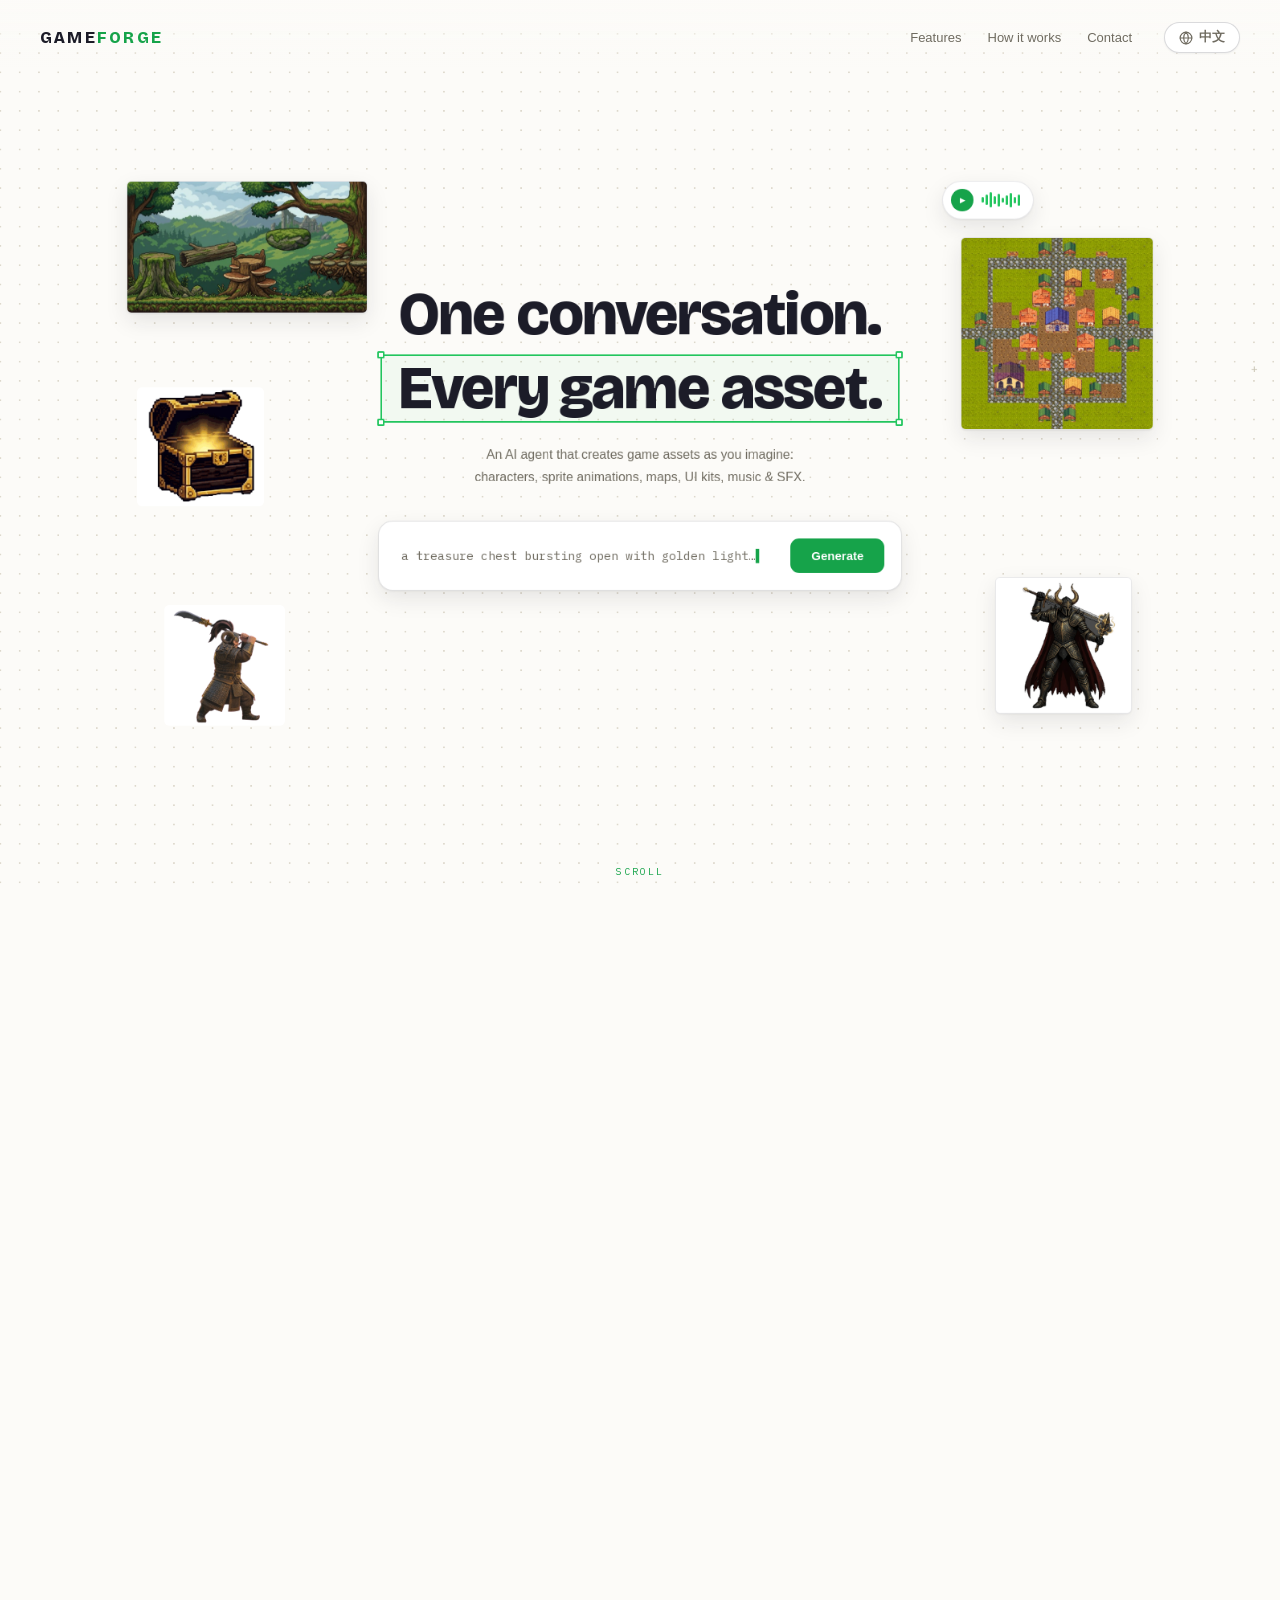
==== public/index.html @ 663db566 "feat: initial GameForge showcase website - Static single-page site in public/ (no build step): scrol" ====
<!DOCTYPE html>
<html lang="en">
<head>
<meta charset="UTF-8">
<meta name="viewport" content="width=device-width, initial-scale=1.0">
<title>GameForge — One conversation. Every game asset.</title>
<meta name="description" content="GameForge is a chat-driven forge for game assets: characters, sprite animations, maps, UI kits, music and SFX — dropped onto an infinite canvas, engine-ready.">
<link rel="icon" href="data:image/svg+xml,%3Csvg xmlns='http://www.w3.org/2000/svg' viewBox='0 0 32 32'%3E%3Crect width='32' height='32' rx='7' fill='%2316a34a'/%3E%3Ctext x='16' y='22' font-family='monospace' font-size='17' font-weight='bold' fill='white' text-anchor='middle'%3EG%3C/text%3E%3C/svg%3E">
<link rel="stylesheet" href="styles.css">
</head>
<body>

<nav class="site-nav">
  <a class="wordmark" href="#" data-goto="0">GAME<em>FORGE</em></a>
  <div class="links">
    <a href="#" data-goto="1" data-i18n="nav.showcase">Features</a>
    <a href="#" data-goto="6" data-i18n="nav.how">How it works</a>
    <a href="#" data-goto="7" data-i18n="nav.hood">Contact</a>
    <button id="lang-toggle" class="lang-toggle" type="button">
      <svg width="14" height="14" viewBox="0 0 24 24" fill="none" stroke="currentColor" stroke-width="2" stroke-linecap="round" stroke-linejoin="round" aria-hidden="true"><circle cx="12" cy="12" r="10"/><path d="M12 2a14.5 14.5 0 0 0 0 20 14.5 14.5 0 0 0 0-20"/><path d="M2 12h20"/></svg>
      <span id="lang-label">中文</span>
    </button>
  </div>
</nav>
<div class="scroll-cue" id="scroll-cue">SCROLL</div>

<div class="scroll-track" id="track"></div>

<div class="viewport">
  <div class="big-board" id="board">

    <!-- ============ 1 · hero ============ -->
    <section class="station" id="s-hero" data-name="hero">
      <div class="hero-center">
        <h1 data-i18n="hero.h1">One conversation.<br>
          <span class="selected-line">Every game asset.<i></i><i></i><i></i><i></i></span>
        </h1>
        <p class="sub" data-i18n="hero.sub">An AI agent that creates game assets as you imagine:<br>characters, sprite animations, maps, UI kits, music &amp; SFX.</p>
        <div class="hero-composer">
          <div class="q" data-i18n="hero.q">a treasure chest bursting open with golden light…</div>
          <div class="send" data-i18n="hero.send">Generate</div>
        </div>
      </div>

      <div class="hero-asset" style="left:4%; top:40%; width:158px;">
        <div class="img checker" style="height:148px"><img src="assets/hero/chest.gif" alt="Treasure chest opening sprite animation"></div>
              </div>
      <div class="hero-asset" style="left:6.5%; bottom:6%; width:150px;">
        <div class="img checker" style="height:150px"><div class="sprite" role="img" aria-label="Ancient Chinese enemy general attack animation" style="background-image:url(assets/hero/general-sheet.png); width:100%; height:100%"></div></div>
              </div>
      <div class="hero-asset optional" style="right:5%; bottom:8%; width:170px;">
        <div class="img" style="height:170px"><img src="assets/hero/boss-ref.png" alt="Elden-ring style armored boss reference art"></div>
              </div>
      <div class="hero-asset" style="left:3%; top:7%; width:300px;">
        <div class="img" style="height:165px"><img src="assets/hero/map-forest.png" alt="Side-scroll forest map"></div>
              </div>
      <div class="hero-asset optional" style="right:3%; top:16%; width:240px;">
        <div class="img" style="height:240px"><img src="assets/hero/town.jpg" alt="Tile-based town map"></div>
              </div>
      <button class="audio-pill" style="position:absolute; right:14%; top:7%;" data-src="assets/audio/bgm-8bit-battle.mp3">
        <span class="play">▶</span>
        <span class="wave"><i style="height:7px"></i><i style="height:13px"></i><i style="height:19px"></i><i style="height:10px"></i><i style="height:16px"></i><i style="height:6px"></i><i style="height:12px"></i><i style="height:18px"></i><i style="height:8px"></i><i style="height:14px"></i></span>
      </button>

    </section>

    <!-- ============ 2 · ref → animation ============ -->
    <section class="station" id="s-anim" data-name="sprite/">
      <div class="rise">
        <h2 data-i18n="anim.h2">Describe a character.<br>Watch it move.</h2>
        <p class="lede" data-i18n="anim.lede">Characters and animations are created in conversation: a reference image comes first, and once approved, the same likeness is turned into a looping animation. You can also upload your own reference art to set an existing character in motion. Pixel, Ghibli, Pixar — the style is yours to choose.</p>
      </div>
      <div class="anim-cases rise">
        <figure class="anim-case panel">
          <div class="stage checker"><div class="sprite" style="background-image:url(assets/anim/ronin-sheet.png)"></div><img class="ref-mini" src="assets/anim/ronin-ref.png" alt="Reference art the animation was created from"></div>
        </figure>
        <figure class="anim-case panel">
          <div class="stage checker"><div class="sprite" style="background-image:url(assets/anim/shiba-sheet.png)"></div><img class="ref-mini" src="assets/anim/shiba-ref.png" alt="Reference art the animation was forged from"></div>
        </figure>
        <figure class="anim-case panel">
          <div class="stage checker"><div class="sprite" style="background-image:url(assets/anim/roshi-sheet.png)"></div><img class="ref-mini" src="assets/anim/roshi-ref.png" alt="Reference art the animation was forged from"></div>
        </figure>
      </div>
    </section>

    <!-- ============ 3 · props ============ -->
    <section class="station" id="s-props" data-name="props">
      <div class="rise">
        <h2 data-i18n="props.h2">One prop. Every animation.</h2>
        <p class="lede" data-i18n="props.lede">Weapons, pickups and treasure chests, created in conversation. A single prop gets a whole series of animations: idle, interaction, destruction, with its look and details kept consistent across the set.</p>
      </div>
      <div class="props-row rise">
        <figure class="prop-card major panel">
          <div class="stage checker"><div class="sprite" style="background-image:url(assets/props/sword-sheet.png)"></div><img class="ref-mini" src="assets/props/sword-ref.png" alt="Runeblade reference art"></div>
        </figure>
        <div class="prop-stack">
          <figure class="prop-card panel">
            <div class="stage checker"><div class="sprite" style="background-image:url(assets/props/chest-sheet.png)"></div><img class="ref-mini" src="assets/props/chest-ref.png" alt="Closed treasure chest reference"></div>
          </figure>
          <figure class="prop-card panel">
            <div class="stage checker"><div class="sprite" style="background-image:url(assets/props/chest-destroy-sheet.png)"></div><img class="ref-mini" src="assets/props/chest-ref.png" alt="Closed treasure chest reference"></div>
          </figure>
        </div>
        <div class="prop-stack">
          <figure class="prop-card panel">
            <div class="stage checker"><div class="sprite pixelated" style="background-image:url(assets/props/bomb-boom-sheet.png)"></div><img class="ref-mini pixelated" src="assets/props/bomb-ref.png" alt="Pixel bomb idle reference"></div>
          </figure>
          <figure class="prop-card panel">
            <div class="stage checker"><div class="sprite" style="background-image:url(assets/props/house-sheet.png)"></div><img class="ref-mini" src="assets/props/house-ref.png" alt="Pixar-style house reference"></div>
          </figure>
        </div>
      </div>
    </section>

    <!-- ============ 4 · maps & tilemaps ============ -->
    <section class="station" id="s-worlds" data-name="map/ + tilemap/">
      <div class="rise">
        <h2 data-i18n="worlds.h2">Interactive, extensible maps.</h2>
        <p class="lede" data-i18n="worlds.lede">Maps are created in conversation: side-scrolling levels ship with collision data, interactive from the moment they land; tile-based towns come with a tileset and a real Tiled project file, ready to extend and edit in your engine.</p>
      </div>
      <div class="worlds rise">
        <div>
          <figure class="map-fig panel" id="collision-fig">
            <img src="assets/maps/forest.jpg" alt="Forest platformer level background">
            <img class="overlay" src="assets/maps/forest-collision.jpg" alt="Same level with magenta collision platforms">
          </figure>
          <div class="map-thumbs">
            <figure class="panel"><img src="assets/maps/contra.jpg" alt="Run-and-gun level background"></figure>
            <figure class="panel"><img src="assets/maps/arena.jpg" alt="Dark fantasy boss arena background"></figure>
          </div>
        </div>
        <div>
          <figure class="panel"><img src="assets/tilemap/town.jpg" alt="Tile-based town, assembled"></figure>
        </div>
      </div>
      <figure class="panel checker assets-strip rise">
        <img class="b" src="assets/tilemap/building-town_hall.png" alt="Town hall sprite">
        <img class="b" src="assets/tilemap/building-inn.png" alt="Inn sprite">
        <img class="b" src="assets/tilemap/building-shop.png" alt="Shop sprite">
        <img class="b" src="assets/tilemap/building-house.png" alt="House sprite">
        <img class="t" src="assets/tilemap/tile-grassland-0.png" alt="Grass tile">
        <img class="t" src="assets/tilemap/tile-cobblestone-0.png" alt="Cobblestone tile">
        <img class="t" src="assets/tilemap/tile-packed_earth-0.png" alt="Packed earth tile">
      </figure>
    </section>

    <!-- ============ 5 · game ui ============ -->
    <section class="station" id="s-ui" data-name="uikit/">
      <div class="rise">
        <h2 data-i18n="ui.h2">Game UI, delivered as a kit.</h2>
        <p class="lede" data-i18n="ui.lede">One prompt produces a finished game screen, delivered as a complete kit: every control is a standalone transparent PNG, with button states and bar frames split from their fills. Circle any region on the mockup and it joins the kit as a cut-out.</p>
      </div>
      <div class="uikit rise">
        <figure class="panel"><img src="assets/ui/arpg.jpg" alt="ARPG inventory and HUD mockup screen"></figure>
        <figure class="panel checker elements-wall">
          <img src="assets/ui/el/belt_potion_slot.png" alt="belt potion slot">
          <img src="assets/ui/el/close_button_hover.png" alt="close button hover">
          <img src="assets/ui/el/close_button_normal.png" alt="close button normal">
          <img src="assets/ui/el/close_button_pressed.png" alt="close button pressed">
          <img src="assets/ui/el/control_bar_panel.png" alt="control bar panel">
          <img src="assets/ui/el/exp_bar_fill.png" alt="exp bar fill">
          <img src="assets/ui/el/exp_bar_frame.png" alt="exp bar frame">
          <img src="assets/ui/el/gold_counter_plate.png" alt="gold counter plate">
          <img src="assets/ui/el/health_orb_fill.png" alt="health orb fill">
          <img src="assets/ui/el/health_orb_frame.png" alt="health orb frame">
          <img src="assets/ui/el/icon_armor_chest.png" alt="icon armor chest">
          <img src="assets/ui/el/icon_button_disabled.png" alt="icon button disabled">
          <img src="assets/ui/el/icon_button_hover.png" alt="icon button hover">
          <img src="assets/ui/el/icon_button_normal.png" alt="icon button normal">
          <img src="assets/ui/el/icon_button_pressed.png" alt="icon button pressed">
          <img src="assets/ui/el/icon_gem.png" alt="icon gem">
          <img src="assets/ui/el/icon_gold_coin.png" alt="icon gold coin">
          <img src="assets/ui/el/icon_potion_health.png" alt="icon potion health">
          <img src="assets/ui/el/icon_potion_mana.png" alt="icon potion mana">
          <img src="assets/ui/el/icon_rune.png" alt="icon rune">
          <img src="assets/ui/el/icon_scroll_identify.png" alt="icon scroll identify">
          <img src="assets/ui/el/icon_scroll_townportal.png" alt="icon scroll townportal">
          <img src="assets/ui/el/icon_shield.png" alt="icon shield">
          <img src="assets/ui/el/inventory_panel_frame.png" alt="inventory panel frame">
          <img src="assets/ui/el/inventory_slot.png" alt="inventory slot">
          <img src="assets/ui/el/main_button_disabled.png" alt="main button disabled">
          <img src="assets/ui/el/main_button_hover.png" alt="main button hover">
          <img src="assets/ui/el/main_button_normal.png" alt="main button normal">
          <img src="assets/ui/el/main_button_pressed.png" alt="main button pressed">
          <img src="assets/ui/el/mana_orb_fill.png" alt="mana orb fill">
          <img src="assets/ui/el/mana_orb_frame.png" alt="mana orb frame">
          <img src="assets/ui/el/minimap_frame.png" alt="minimap frame">
          <img src="assets/ui/el/panel_divider.png" alt="panel divider">
          <img src="assets/ui/el/panel_tab.png" alt="panel tab">
          <img src="assets/ui/el/rarity_border_magic.png" alt="rarity border magic">
          <img src="assets/ui/el/rarity_border_normal.png" alt="rarity border normal">
          <img src="assets/ui/el/rarity_border_rare.png" alt="rarity border rare">
          <img src="assets/ui/el/rarity_border_unique.png" alt="rarity border unique">
          <img src="assets/ui/el/scrollbar_thumb.png" alt="scrollbar thumb">
          <img src="assets/ui/el/scrollbar_track.png" alt="scrollbar track">
          <img src="assets/ui/el/skill_icon_1.png" alt="skill icon 1">
          <img src="assets/ui/el/skill_icon_2.png" alt="skill icon 2">
          <img src="assets/ui/el/skill_icon_3.png" alt="skill icon 3">
          <img src="assets/ui/el/skill_icon_4.png" alt="skill icon 4">
          <img src="assets/ui/el/skill_slot_empty.png" alt="skill slot empty">
          <img src="assets/ui/el/skill_slot_filled.png" alt="skill slot filled">
          <img src="assets/ui/el/skill_slot_hover.png" alt="skill slot hover">
          <img src="assets/ui/el/skill_slot_selected.png" alt="skill slot selected">
          <img src="assets/ui/el/stats_panel_frame.png" alt="stats panel frame">
          <img src="assets/ui/el/tooltip_parchment_panel.png" alt="tooltip parchment panel">
        </figure>
      </div>
      <div class="ui-cases rise">
        <figure class="panel"><img src="assets/ui/metalslug.jpg" alt="Arcade run-and-gun HUD mockup"></figure>
        <figure class="panel"><img src="assets/ui/match3.jpg" alt="Match-3 game screen mockup"></figure>
        <figure class="panel"><img src="assets/ui/casual.jpg" alt="Casual cartoon settings UI mockup"></figure>
        <figure class="panel"><img src="assets/ui/candy2.jpg" alt="Casual candy UI mockup"></figure>
      </div>
    </section>

    <!-- ============ 6 · music & sfx ============ -->
    <section class="station" id="s-audio" data-name="audio/">
      <div class="rise">
        <h2 data-i18n="audio.h2">BGM, SFX and voice,<br>all in one place.</h2>
        <p class="lede" data-i18n="audio.lede">Looping BGM, one-shot SFX and character voices are all generated in conversation, covering a game's full audio needs. Once a character is cast, its voice stays consistent across the project. Every clip below is playable.</p>
      </div>
      <div class="audio-grid rise">
        <button class="audio-pill" data-src="assets/audio/bgm-8bit-battle.mp3">
          <span class="play">▶</span>
          <span class="wave"><i style="height:7px"></i><i style="height:13px"></i><i style="height:19px"></i><i style="height:10px"></i><i style="height:16px"></i><i style="height:6px"></i><i style="height:12px"></i><i style="height:18px"></i></span>
          <span class="meta"><span class="title" data-i18n="audio.t1">8-bit side-scroll battle</span></span>
        </button>
        <button class="audio-pill" data-src="assets/audio/bgm-palace-battle.mp3">
          <span class="play">▶</span>
          <span class="wave"><i style="height:9px"></i><i style="height:15px"></i><i style="height:11px"></i><i style="height:18px"></i><i style="height:8px"></i><i style="height:14px"></i><i style="height:19px"></i><i style="height:10px"></i></span>
          <span class="meta"><span class="title" data-i18n="audio.t2">Palace battlefield theme</span></span>
        </button>
        <button class="audio-pill" data-src="assets/audio/bgm-dark-lord.mp3">
          <span class="play">▶</span>
          <span class="wave"><i style="height:12px"></i><i style="height:7px"></i><i style="height:17px"></i><i style="height:9px"></i><i style="height:19px"></i><i style="height:11px"></i><i style="height:15px"></i><i style="height:8px"></i></span>
          <span class="meta"><span class="title" data-i18n="audio.t3">Dark lord's throne</span></span>
        </button>
        <button class="audio-pill" data-src="assets/audio/sfx-chest-break.mp3">
          <span class="play">▶</span>
          <span class="wave"><i style="height:16px"></i><i style="height:19px"></i><i style="height:9px"></i><i style="height:6px"></i><i style="height:5px"></i><i style="height:4px"></i><i style="height:4px"></i><i style="height:3px"></i></span>
          <span class="meta"><span class="title" data-i18n="audio.t4">Chest breaking</span></span>
        </button>
        <button class="audio-pill" data-src="assets/audio/sfx-bomb-explosion.mp3">
          <span class="play">▶</span>
          <span class="wave"><i style="height:18px"></i><i style="height:19px"></i><i style="height:12px"></i><i style="height:8px"></i><i style="height:5px"></i><i style="height:4px"></i><i style="height:3px"></i><i style="height:3px"></i></span>
          <span class="meta"><span class="title" data-i18n="audio.t5">Pixel bomb explosion</span></span>
        </button>
        <button class="audio-pill" data-src="assets/audio/voice-lightning-kick.mp3">
          <span class="play">▶</span>
          <span class="wave"><i style="height:10px"></i><i style="height:16px"></i><i style="height:13px"></i><i style="height:18px"></i><i style="height:9px"></i><i style="height:15px"></i><i style="height:11px"></i><i style="height:17px"></i></span>
          <span class="meta"><span class="title" data-i18n="audio.t6">“Lightning Kick!” · a cast character voice</span></span>
        </button>
      </div>
    </section>

    <!-- ============ 7 · how it works ============ -->
    <section class="station" id="s-how" data-name="how it works">
      <div class="rise">
        <h2 data-i18n="how.h2">You talk. A crew of<br>specialists forges.</h2>
        <p class="lede" data-i18n="how.lede">A collaborating team of agents drives the whole process: dedicated specialists for characters, animation, maps, UI, music and voice; any asset can be revised and re-edited simply by talking; and the project remembers, keeping character likeness, voices and style consistent across rounds of creation.</p>
      </div>
      <figure class="panel app-shot rise">
        <img src="assets/how/app-canvas.jpg" alt="The real GameForge workspace: asset library, infinite canvas with generated sprites and maps, and the chat where they were forged">
      </figure>
    </section>

    <!-- ============ 8 · ending ============ -->
    <section class="station" id="s-end" data-name="under the hood">
      <div class="rise">
        <div class="giant">GAME<em>FORGE</em></div>
        <p class="stack-line" data-i18n="end.stack">One conversation. Every game asset.</p>
      </div>
      <div class="contact rise">
        <a class="btn" href="mailto:socekin@gmail.com" data-i18n="end.cta">Get in touch</a>
      </div>
      <p class="colophon rise" data-i18n="end.colophon">© 2026 Jay</p>
    </section>

    <!-- stray decorations on the big board -->
    <div class="stray cross" style="left:1640px; top:420px">+</div>
    <div class="stray cross" style="left:640px; top:1120px">+</div>
    <div class="stray cross" style="left:2520px; top:1560px">+</div>
    <div class="stray cross" style="left:1180px; top:2260px">+</div>
    <div class="stray cross" style="left:3140px; top:2760px">+</div>
    <div class="stray cross" style="left:1520px; top:3320px">+</div>
    <div class="stray tag" style="left:1680px; top:436px">x1640 · y420</div>
    <div class="stray tag" style="left:3180px; top:2776px">x3140 · y2760</div>
    <div class="stray" style="left:1000px; top:2210px"><img src="assets/tilemap/building-inn.png" alt=""></div>
    <div class="stray" style="left:3020px; top:1180px"><img src="assets/props/bomb-ref.png" alt="" style="width:60px"></div>
    <div class="stray" style="left:2450px; top:3660px"><img src="assets/tilemap/tile-grassland-0.png" alt="" style="width:44px"></div>

  </div>
</div>

<script src="main.js"></script>
<script src="i18n.js"></script>
</body>
</html>
---- public/styles.css ----
@font-face {
  font-family: 'Bricolage Grotesque';
  font-style: normal;
  font-weight: 800;
  font-display: swap;
  font-optical-sizing: auto;
  src: url('assets/fonts/BricolageGrotesque-800.woff2') format('woff2');
}
@font-face {
  font-family: 'IBM Plex Mono';
  font-style: normal;
  font-weight: 400;
  font-display: swap;
  src: url('assets/fonts/IBMPlexMono-400.woff2') format('woff2');
}
@font-face {
  font-family: 'IBM Plex Mono';
  font-style: normal;
  font-weight: 500;
  font-display: swap;
  src: url('assets/fonts/IBMPlexMono-500.woff2') format('woff2');
}

/* GameForge showcase — design tokens locked in discussion (hero-poster-v2) */
:root {
  --ink: #1c1c28;
  --muted: #6f6b60;
  --faint: #8b877a;
  --green: #16a34a;
  --green-deep: #15803d;
  --green-hi: #22c55e;
  --green-tint: #e7f6ee;
  --board: #fcfbf8;
  --dot: #ddd8cc;
  --hairline: rgba(28, 28, 40, .10);
  --lift: 0 1px 2px rgba(28, 28, 40, .06), 0 10px 28px rgba(28, 28, 40, .10);
  --mono: "IBM Plex Mono", ui-monospace, SFMono-Regular, monospace;
  --display: "Bricolage Grotesque", -apple-system, "Helvetica Neue", sans-serif;
  --body: -apple-system, BlinkMacSystemFont, "Segoe UI", "Helvetica Neue", sans-serif;
  --station-w: 1200px;
}

* { margin: 0; padding: 0; box-sizing: border-box; }
html { scroll-behavior: auto; }
body {
  font-family: var(--body);
  color: var(--ink);
  background: var(--board);
}
img { display: block; max-width: 100%; }
a { color: inherit; text-decoration: none; }
button { font: inherit; border: 0; background: none; cursor: pointer; color: inherit; }

/* ============ camera scaffolding ============ */
.scroll-track { height: 1080vh; }
.viewport { position: fixed; inset: 0; overflow: hidden; }
.big-board {
  position: absolute; top: 0; left: 0;
  width: 3400px; height: 5150px;
  background-image: radial-gradient(var(--dot) 1px, transparent 1px);
  background-size: 24px 24px;
  transform-origin: 0 0;
  will-change: transform;
}
.station { position: absolute; width: var(--station-w); }

/* stray board decorations between stations */
.stray { position: absolute; pointer-events: none; }
.stray.cross { font-family: var(--mono); font-size: 14px; color: #c9c4b4; }
.stray.tag { font-family: var(--mono); font-size: 11px; color: #b5b0a0; letter-spacing: .04em; }
.stray img { width: 90px; opacity: .9; border-radius: 6px; }

/* ============ fixed chrome ============ */
.site-nav {
  position: fixed; top: 0; left: 0; right: 0; z-index: 40;
  display: flex; align-items: center; justify-content: space-between;
  padding: 22px 40px 14px;
  background: linear-gradient(rgba(252, 251, 248, .92), rgba(252, 251, 248, 0));
}
.wordmark { font-family: var(--display); font-weight: 800; letter-spacing: .14em; font-size: 16px; }
.wordmark em { font-style: normal; color: var(--green); }
.site-nav .links { display: flex; align-items: center; gap: 26px; font-size: 13px; color: var(--muted); }
.site-nav .links a:hover { color: var(--ink); }
.lang-toggle {
  display: inline-flex; align-items: center; gap: 6px;
  border: 1px solid rgba(28, 28, 40, .16); border-radius: 999px;
  padding: 6px 14px; margin-left: 6px;
  background: #fff; color: var(--muted); font-size: 12.5px; font-weight: 600;
  box-shadow: 0 1px 2px rgba(28, 28, 40, .05);
  transition: color .15s ease, border-color .15s ease, background .15s ease;
}
.lang-toggle:hover { color: var(--green-deep); border-color: var(--green); background: var(--green-tint); }
.scroll-cue {
  position: fixed; bottom: 22px; left: 50%; transform: translateX(-50%); z-index: 40;
  font-family: var(--mono); font-size: 10px; letter-spacing: .22em; color: var(--green);
  transition: opacity .4s ease;
}
.scroll-cue.hidden { opacity: 0; }

/* ============ shared canvas language ============ */
.eyebrow { font-family: var(--mono); font-size: 12px; color: var(--green-deep); letter-spacing: .06em; }
.station h2 {
  font-family: var(--display); font-weight: 800; letter-spacing: -0.02em;
  font-size: 46px; line-height: 1.06; margin-top: 14px;
}
.station .lede { margin-top: 16px; font-size: 15.5px; line-height: 1.75; color: var(--muted); max-width: 560px; }
.cap { font-family: var(--mono); font-size: 10.5px; color: var(--faint); margin-top: 8px; }
.cap b { color: var(--green-deep); font-weight: 500; }
.panel > img { width: 100%; }
.panel {
  background: #fff; border: 1px solid var(--hairline); border-radius: 10px;
  box-shadow: var(--lift); overflow: hidden;
}
.checker {
  background: conic-gradient(#f1f0ec 25%, #fff 0 50%, #f1f0ec 0 75%, #fff 0);
  background-size: 12px 12px;
}
.pixelated { image-rendering: pixelated; }
.chip {
  display: inline-flex; align-items: center; gap: 6px;
  font-family: var(--mono); font-size: 11px; color: var(--green-deep);
  background: var(--green-tint); border-radius: 999px; padding: 4px 12px;
}
.filechip {
  display: inline-block; font-family: var(--mono); font-size: 11px; color: var(--muted);
  background: #fff; border: 1px solid var(--hairline); border-radius: 6px; padding: 4px 10px;
}

/* sprite sheet player: 3x3 grid, 9 frames */
.sprite {
  background-size: 300% 300%;
  background-position: 0% 0%;
  animation: sprite9 1.35s infinite;
  animation-play-state: paused;
  animation-timing-function: step-end;
}
.station.active .sprite { animation-play-state: running; }
@keyframes sprite9 {
  0%      { background-position: 0% 0%; }
  11.11%  { background-position: 50% 0%; }
  22.22%  { background-position: 100% 0%; }
  33.33%  { background-position: 0% 50%; }
  44.44%  { background-position: 50% 50%; }
  55.55%  { background-position: 100% 50%; }
  66.66%  { background-position: 0% 100%; }
  77.77%  { background-position: 50% 100%; }
  88.88%  { background-position: 100% 100%; }
  100%    { background-position: 0% 0%; }
}

/* entrance choreography */
.rise { opacity: 0; transform: translateY(18px); transition: opacity .6s ease, transform .6s ease; }
.station.active .rise { opacity: 1; transform: none; }
.station.active .rise:nth-child(2) { transition-delay: .08s; }
.station.active .rise:nth-child(3) { transition-delay: .16s; }
.station.active .rise:nth-child(4) { transition-delay: .24s; }

/* ============ station 1 · hero ============ */
#s-hero { height: 780px; width: 1360px; }
.hero-center {
  position: absolute; left: 50%; top: 48%; transform: translate(-50%, -50%);
  text-align: center; width: 680px; max-width: 94%; z-index: 5;
}
.hero-center h1 { font-family: var(--display); font-size: 76px; font-weight: 800; letter-spacing: -0.025em; line-height: 1.02; }
.selected-line {
  position: relative; display: inline-block; padding: 2px 20px; margin-top: 10px;
  border: 2px solid var(--green-hi); border-radius: 3px; background: rgba(34, 197, 94, .045);
}
.selected-line i {
  position: absolute; width: 9px; height: 9px; background: #fff;
  border: 2px solid var(--green-hi); border-radius: 1.5px;
}
.selected-line i:nth-child(1) { top: -6px; left: -6px; }
.selected-line i:nth-child(2) { top: -6px; right: -6px; }
.selected-line i:nth-child(3) { bottom: -6px; left: -6px; }
.selected-line i:nth-child(4) { bottom: -6px; right: -6px; }
.hero-center .sub { margin-top: 26px; font-size: 16px; color: var(--muted); line-height: 1.75; }
.hero-asset { position: absolute; }
.hero-asset .img { border-radius: 6px; overflow: hidden; border: 1px solid var(--hairline); box-shadow: var(--lift); background: #fff; }
.hero-asset .img.checker { border: none; box-shadow: none; }
.hero-asset img { width: 100%; height: 100%; object-fit: cover; }
.hero-asset .img.checker img { object-fit: contain; }
.audio-pill {
  display: flex; align-items: center; gap: 10px;
  background: #fff; border: 1px solid var(--hairline); border-radius: 999px;
  box-shadow: var(--lift); padding: 9px 16px 9px 10px;
}
.audio-pill .play {
  width: 28px; height: 28px; border-radius: 50%; background: var(--green);
  color: #fff; font-size: 9px; display: flex; align-items: center; justify-content: center; flex: none;
  transition: transform .15s ease;
}
.audio-pill:hover .play { transform: scale(1.08); }
.audio-pill .wave { display: flex; align-items: center; gap: 2.5px; height: 20px; }
.audio-pill .wave i { width: 2.5px; border-radius: 2px; background: var(--green-hi); transform-origin: center; }
.audio-pill.playing .wave i { animation: bounce .9s ease-in-out infinite alternate; }
.audio-pill.playing .wave i:nth-child(2n) { animation-delay: .15s; }
.audio-pill.playing .wave i:nth-child(3n) { animation-delay: .3s; }
@keyframes bounce { from { transform: scaleY(.4); } to { transform: scaleY(1.15); } }
.audio-pill .fname { font-family: var(--mono); font-size: 11px; color: var(--faint); }
.hero-composer {
  margin: 40px auto 0;
  width: 720px; max-width: 96%; z-index: 6;
  background: #fff; border: 1px solid rgba(28, 28, 40, .14); border-radius: 18px;
  box-shadow: var(--lift); padding: 21px 21px 21px 28px;
  display: flex; align-items: center; gap: 16px;
}
.hero-composer .q { flex: 1; font-family: var(--mono); font-size: 15px; color: var(--muted); white-space: nowrap; overflow: hidden; text-align: left; }
.hero-composer .q::after { content: "▍"; color: var(--green); animation: blink 1.1s step-end infinite; }
@keyframes blink { 50% { opacity: 0; } }
.hero-composer .send { background: var(--green); color: #fff; border-radius: 11px; padding: 13px 26px; font-size: 15px; font-weight: 700; }

/* ============ station 2 · ref → animation ============ */
.anim-cases { display: grid; grid-template-columns: repeat(3, minmax(0, 1fr)); gap: 24px; margin-top: 40px; }
.anim-case .stage { position: relative; height: 280px; display: flex; align-items: center; justify-content: center; }
.anim-case .sprite { width: 220px; height: 220px; }
.ref-mini {
  position: absolute; left: 12px; bottom: 12px; width: 58px; height: 58px;
  object-fit: contain; background: rgba(255, 255, 255, .94);
  border: 1px solid var(--hairline); border-radius: 9px; padding: 5px;
  box-shadow: 0 2px 8px rgba(28, 28, 40, .10);
}
.anim-case .pipeline { display: flex; align-items: center; gap: 8px; padding: 12px 14px; border-top: 1px dashed var(--hairline); }
.anim-case .pipeline img { width: 52px; height: 52px; object-fit: contain; border-radius: 5px; background: #fafaf8; border: 1px solid var(--hairline); }
.anim-case .pipeline .arrow { font-family: var(--mono); font-size: 12px; color: var(--green); }
.anim-case .pipeline .grid3 { font-family: var(--mono); font-size: 9.5px; color: var(--faint); line-height: 1.5; }

/* ============ station 3 · props ============ */
.props-row { display: grid; grid-template-columns: minmax(0, 1.35fr) minmax(0, 1fr) minmax(0, 1fr); gap: 24px; margin-top: 40px; }
.prop-card { display: flex; flex-direction: column; }
.prop-card .stage { position: relative; display: flex; align-items: center; justify-content: center; }
.prop-card.major .stage { height: auto; aspect-ratio: 1 / 1; }
.prop-card.major .sprite { width: 390px; height: 390px; }
.prop-card .stage { height: auto; flex: 1; }
.prop-card .sprite, .prop-card .stage img { width: 180px; height: 180px; object-fit: contain; }
.prop-card .stage img.ref-mini { width: 58px; height: 58px; }
.prop-card .body { padding: 12px 14px 14px; border-top: 1px dashed var(--hairline); }
.prop-stack { display: grid; grid-template-rows: 1fr 1fr; gap: 24px; }

/* ============ station 4 · maps & tilemaps ============ */
.worlds { display: grid; grid-template-columns: minmax(0, 1.2fr) minmax(0, 1fr); gap: 28px; margin-top: 40px; align-items: start; }
.map-fig { position: relative; }
.map-fig .overlay { position: absolute; inset: 0; opacity: 0; }
.station.active .map-fig .overlay,
html.static-mode .map-fig .overlay { animation: collision-cycle 6s ease-in-out infinite; }
@keyframes collision-cycle {
  0%, 40%  { opacity: 0; }
  50%, 90% { opacity: 1; }
  100%     { opacity: 0; }
}
.map-thumbs { display: flex; gap: 14px; margin-top: 14px; }
.map-thumbs .panel { flex: 1; }
.town-files { display: flex; flex-wrap: wrap; gap: 8px; margin-top: 12px; }
.assets-strip {
  display: flex; align-items: flex-end; justify-content: center;
  gap: 18px; padding: 20px 24px; margin-top: 24px;
}
.assets-strip img.b { height: 112px; width: auto; }
.assets-strip img.t { width: 96px; height: 96px; border-radius: 8px; }
.assets-strip img.t:first-of-type { margin-left: 26px; }

/* ============ station 5 · game ui ============ */
.uikit { display: grid; grid-template-columns: minmax(0, 1.15fr) minmax(0, 1fr); gap: 28px; margin-top: 40px; align-items: stretch; }
.elements-wall {
  display: flex; flex-wrap: wrap; gap: 12px 14px; padding: 20px;
  align-items: center; justify-content: center; align-content: center;
}
.elements-wall img { height: 38px; width: auto; max-width: 132px; object-fit: contain; }
.ui-cases { display: flex; gap: 18px; margin-top: 26px; justify-content: space-between; }
.ui-cases .panel { flex: none; }
.ui-cases img { height: 220px; width: auto; }

/* ============ station 6 · audio ============ */
.audio-grid { display: grid; grid-template-columns: repeat(2, minmax(0, 1fr)); gap: 14px; margin-top: 36px; max-width: 760px; }
.audio-grid .audio-pill { border-radius: 12px; padding: 12px 16px 12px 12px; }
.audio-grid .audio-pill .meta { text-align: left; }
.audio-grid .audio-pill .title { font-size: 13px; font-weight: 600; color: var(--ink); }
.audio-grid .audio-pill .fname { margin-top: 2px; }
.audio-note { margin-top: 22px; }

/* ============ station 7 · how it works ============ */
.app-shot { margin: 40px auto 0; max-width: 1080px; }

/* ============ station 8 · ending ============ */
#s-end .giant { font-family: var(--display); font-weight: 800; letter-spacing: .1em; font-size: 92px; margin-top: 30px; }
#s-end .giant em { font-style: normal; color: var(--green); }
.stack-line { margin-top: 26px; font-size: 18px; color: var(--muted); letter-spacing: .01em; }
.changelog { display: flex; gap: 26px; margin-top: 34px; flex-wrap: wrap; }
.changelog .v { font-family: var(--mono); font-size: 11px; color: var(--faint); }
.changelog .v b { display: block; color: var(--green-deep); font-weight: 500; margin-bottom: 3px; }
.contact { margin-top: 44px; display: flex; gap: 14px; align-items: center; }
.contact .btn { background: var(--green); color: #fff; border-radius: 10px; padding: 11px 22px; font-size: 14px; font-weight: 700; }
.contact .quiet { font-family: var(--mono); font-size: 12px; color: var(--faint); }
.colophon { margin-top: 60px; font-family: var(--mono); font-size: 10.5px; color: #b5b0a0; }

/* ============ static fallback (mobile / reduced motion) ============ */
@media (prefers-reduced-motion: reduce) {
  .sprite, .audio-pill.playing .wave i, .hero-composer .q::after { animation: none !important; }
  .map-fig .overlay { animation: none !important; opacity: 1; }
  .rise { opacity: 1; transform: none; transition: none; }
}
html.static-mode .scroll-track { display: none; }
html.static-mode .viewport { position: static; overflow: visible; }
html.static-mode .big-board {
  position: static; width: auto; height: auto; transform: none !important;
}
html.static-mode .station { position: static; width: auto; max-width: 1200px; margin: 0 auto; padding: 90px 28px; }
html.static-mode #s-hero { height: 88vh; min-height: 620px; max-height: 880px; position: relative; }
html.static-mode .stray { display: none; }
html.static-mode .sprite { animation-play-state: running; }
html.static-mode .rise { opacity: 1; transform: none; }
@media (max-width: 900px) {
  .station h2 { font-size: 34px; }
  .hero-center h1 { font-size: 46px; }
  #s-end .giant { font-size: 48px; }
  .anim-cases, .props-row, .worlds, .uikit, .audio-grid { grid-template-columns: 1fr; }
  .flow { flex-direction: column; align-items: stretch; }
  .flow .arrow { transform: rotate(90deg); align-self: center; }
  .hero-asset.optional { display: none; }
}
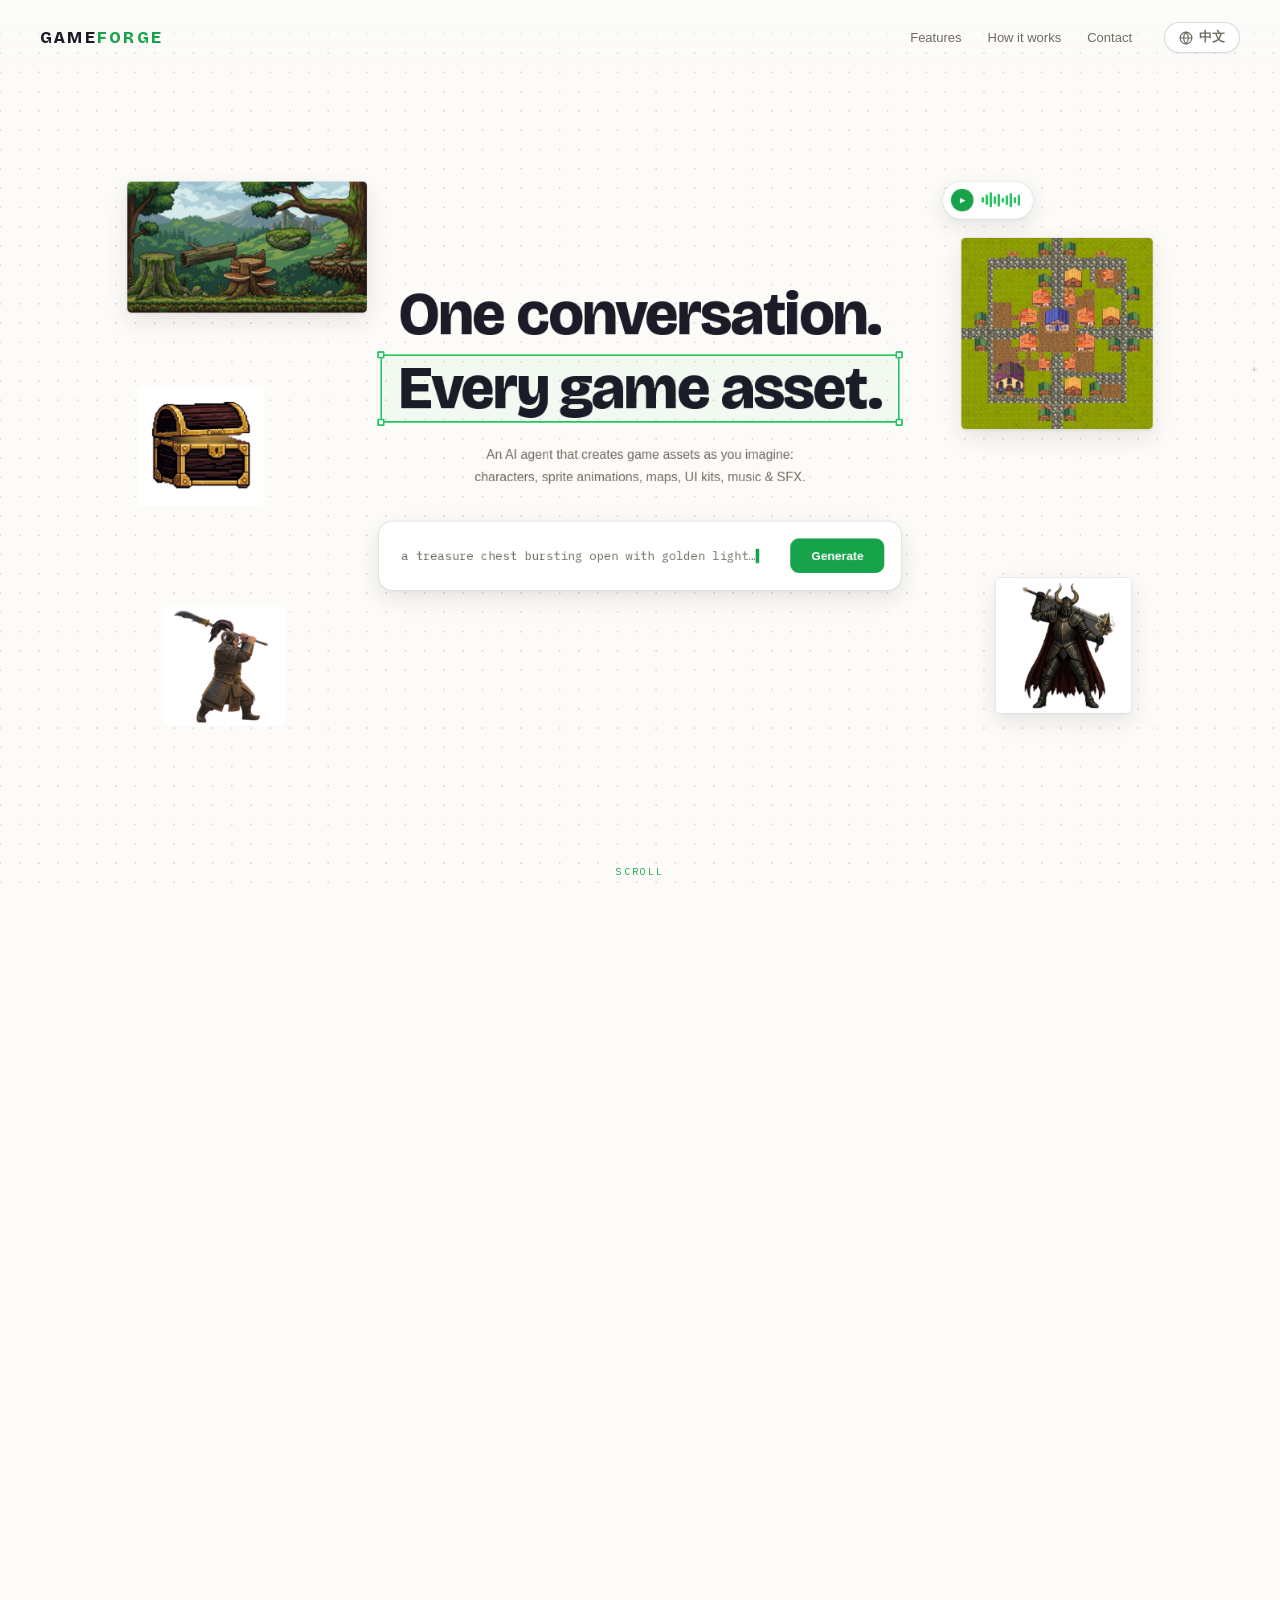
==== commit fd704526: "fix: mobile adaptation - Fix hero station ID selector overriding static-mode width, which pushed the" ====
--- a/public/index.html
+++ b/public/index.html
@@ -16,12 +16,20 @@
     <a href="#" data-goto="1" data-i18n="nav.showcase">Features</a>
     <a href="#" data-goto="6" data-i18n="nav.how">How it works</a>
     <a href="#" data-goto="7" data-i18n="nav.hood">Contact</a>
+    <button id="menu-toggle" class="menu-btn" type="button" aria-label="Menu">
+      <svg width="16" height="16" viewBox="0 0 24 24" fill="none" stroke="currentColor" stroke-width="2" stroke-linecap="round"><line x1="4" y1="7" x2="20" y2="7"/><line x1="4" y1="12" x2="20" y2="12"/><line x1="4" y1="17" x2="20" y2="17"/></svg>
+    </button>
     <button id="lang-toggle" class="lang-toggle" type="button">
       <svg width="14" height="14" viewBox="0 0 24 24" fill="none" stroke="currentColor" stroke-width="2" stroke-linecap="round" stroke-linejoin="round" aria-hidden="true"><circle cx="12" cy="12" r="10"/><path d="M12 2a14.5 14.5 0 0 0 0 20 14.5 14.5 0 0 0 0-20"/><path d="M2 12h20"/></svg>
       <span id="lang-label">中文</span>
     </button>
   </div>
 </nav>
+<div class="nav-menu" id="nav-menu">
+  <a href="#" data-goto="1" data-i18n="nav.showcase">Features</a>
+  <a href="#" data-goto="6" data-i18n="nav.how">How it works</a>
+  <a href="#" data-goto="7" data-i18n="nav.hood">Contact</a>
+</div>
 <div class="scroll-cue" id="scroll-cue">SCROLL</div>
 
 <div class="scroll-track" id="track"></div>
@@ -42,13 +50,13 @@
         </div>
       </div>
 
-      <div class="hero-asset" style="left:4%; top:40%; width:158px;">
+      <div class="hero-asset m1" style="left:4%; top:40%; width:158px;">
         <div class="img checker" style="height:148px"><img src="assets/hero/chest.gif" alt="Treasure chest opening sprite animation"></div>
               </div>
-      <div class="hero-asset" style="left:6.5%; bottom:6%; width:150px;">
+      <div class="hero-asset m2" style="left:6.5%; bottom:6%; width:150px;">
         <div class="img checker" style="height:150px"><div class="sprite" role="img" aria-label="Ancient Chinese enemy general attack animation" style="background-image:url(assets/hero/general-sheet.png); width:100%; height:100%"></div></div>
               </div>
-      <div class="hero-asset optional" style="right:5%; bottom:8%; width:170px;">
+      <div class="hero-asset optional m3" style="right:5%; bottom:8%; width:170px;">
         <div class="img" style="height:170px"><img src="assets/hero/boss-ref.png" alt="Elden-ring style armored boss reference art"></div>
               </div>
       <div class="hero-asset" style="left:3%; top:7%; width:300px;">
--- a/public/styles.css
+++ b/public/styles.css
@@ -90,6 +90,8 @@
   transition: color .15s ease, border-color .15s ease, background .15s ease;
 }
 .lang-toggle:hover { color: var(--green-deep); border-color: var(--green); background: var(--green-tint); }
+.menu-btn { display: none; }
+.nav-menu { display: none; }
 .scroll-cue {
   position: fixed; bottom: 22px; left: 50%; transform: translateX(-50%); z-index: 40;
   font-family: var(--mono); font-size: 10px; letter-spacing: .22em; color: var(--green);
@@ -148,8 +150,9 @@
   100%    { background-position: 0% 0%; }
 }
 
-/* entrance choreography */
-.rise { opacity: 0; transform: translateY(18px); transition: opacity .6s ease, transform .6s ease; }
+/* entrance choreography (camera mode only; static mode shows everything) */
+html.static-mode .rise { opacity: 1 !important; transform: none !important; }
+.rise { opacity: 0; transform: translateY(22px) scale(.975); transition: opacity .7s ease, transform .7s ease; }
 .station.active .rise { opacity: 1; transform: none; }
 .station.active .rise:nth-child(2) { transition-delay: .08s; }
 .station.active .rise:nth-child(3) { transition-delay: .16s; }
@@ -305,16 +308,57 @@
   position: static; width: auto; height: auto; transform: none !important;
 }
 html.static-mode .station { position: static; width: auto; max-width: 1200px; margin: 0 auto; padding: 90px 28px; }
-html.static-mode #s-hero { height: 88vh; min-height: 620px; max-height: 880px; position: relative; }
+html.static-mode #s-hero { width: auto; height: 88vh; min-height: 620px; max-height: 880px; position: relative; }
 html.static-mode .stray { display: none; }
 html.static-mode .sprite { animation-play-state: running; }
-html.static-mode .rise { opacity: 1; transform: none; }
 @media (max-width: 900px) {
   .station h2 { font-size: 34px; }
   .hero-center h1 { font-size: 46px; }
   #s-end .giant { font-size: 48px; }
   .anim-cases, .props-row, .worlds, .uikit, .audio-grid { grid-template-columns: 1fr; }
+  .assets-strip { flex-wrap: wrap; justify-content: center; }
+  .assets-strip img.t:first-of-type { margin-left: 0; }
+  .ui-cases { flex-wrap: wrap; justify-content: center; }
+  .ui-cases img { height: 170px; }
   .flow { flex-direction: column; align-items: stretch; }
   .flow .arrow { transform: rotate(90deg); align-self: center; }
   .hero-asset.optional { display: none; }
 }
+
+@media (max-width: 640px) {
+  .site-nav { padding: 14px 18px 10px; }
+  .site-nav .links { gap: 10px; }
+  .site-nav .links a { display: none; }
+  .lang-toggle { margin-left: 0; height: 34px; padding: 0 13px; }
+  .menu-btn {
+    display: inline-flex; align-items: center; justify-content: center;
+    width: 34px; height: 34px; border: 1px solid rgba(28, 28, 40, .16); border-radius: 999px;
+    background: #fff; color: var(--muted); box-shadow: 0 1px 2px rgba(28, 28, 40, .05);
+  }
+  .nav-menu.open {
+    display: flex; flex-direction: column; position: fixed; top: 62px; right: 16px; z-index: 45;
+    background: #fff; border: 1px solid var(--hairline); border-radius: 14px;
+    box-shadow: var(--lift); padding: 8px; min-width: 160px;
+  }
+  .nav-menu a { padding: 11px 16px; font-size: 14.5px; color: var(--ink); border-radius: 9px; }
+  .nav-menu a:active { background: var(--green-tint); color: var(--green-deep); }
+  html.static-mode .station { padding: 64px 20px; }
+  html.static-mode #s-hero { height: 82vh; min-height: 600px; max-height: 740px; }
+  .hero-center { top: 42%; }
+  .hero-asset, #s-hero .audio-pill { display: none; }
+  .hero-asset.m1 { display: block; left: calc(50% - 138px) !important; top: auto !important; bottom: 92px !important; width: 84px !important; }
+  .hero-asset.m1 .img { height: 80px !important; }
+  .hero-asset.m2 { display: block; left: calc(50% - 40px) !important; right: auto !important; top: auto !important; bottom: 72px !important; width: 104px !important; }
+  .hero-asset.m2 .img { height: 100px !important; }
+  .hero-asset.m3 { display: block; left: calc(50% + 76px) !important; right: auto !important; top: auto !important; bottom: 100px !important; width: 80px !important; }
+  .hero-asset.m3 .img { height: 80px !important; }
+  .hero-center h1 { font-size: 40px; }
+  .hero-center .sub { font-size: 14.5px; }
+  .hero-composer { padding: 14px 14px 14px 18px; }
+  .hero-composer .q { font-size: 13px; }
+  .assets-strip { gap: 12px; padding: 16px; }
+  .assets-strip img.b { height: 84px; }
+  .assets-strip img.t { width: 72px; height: 72px; }
+  .ui-cases img { height: 148px; }
+  .elements-wall img { height: 30px; max-width: 104px; }
+}
